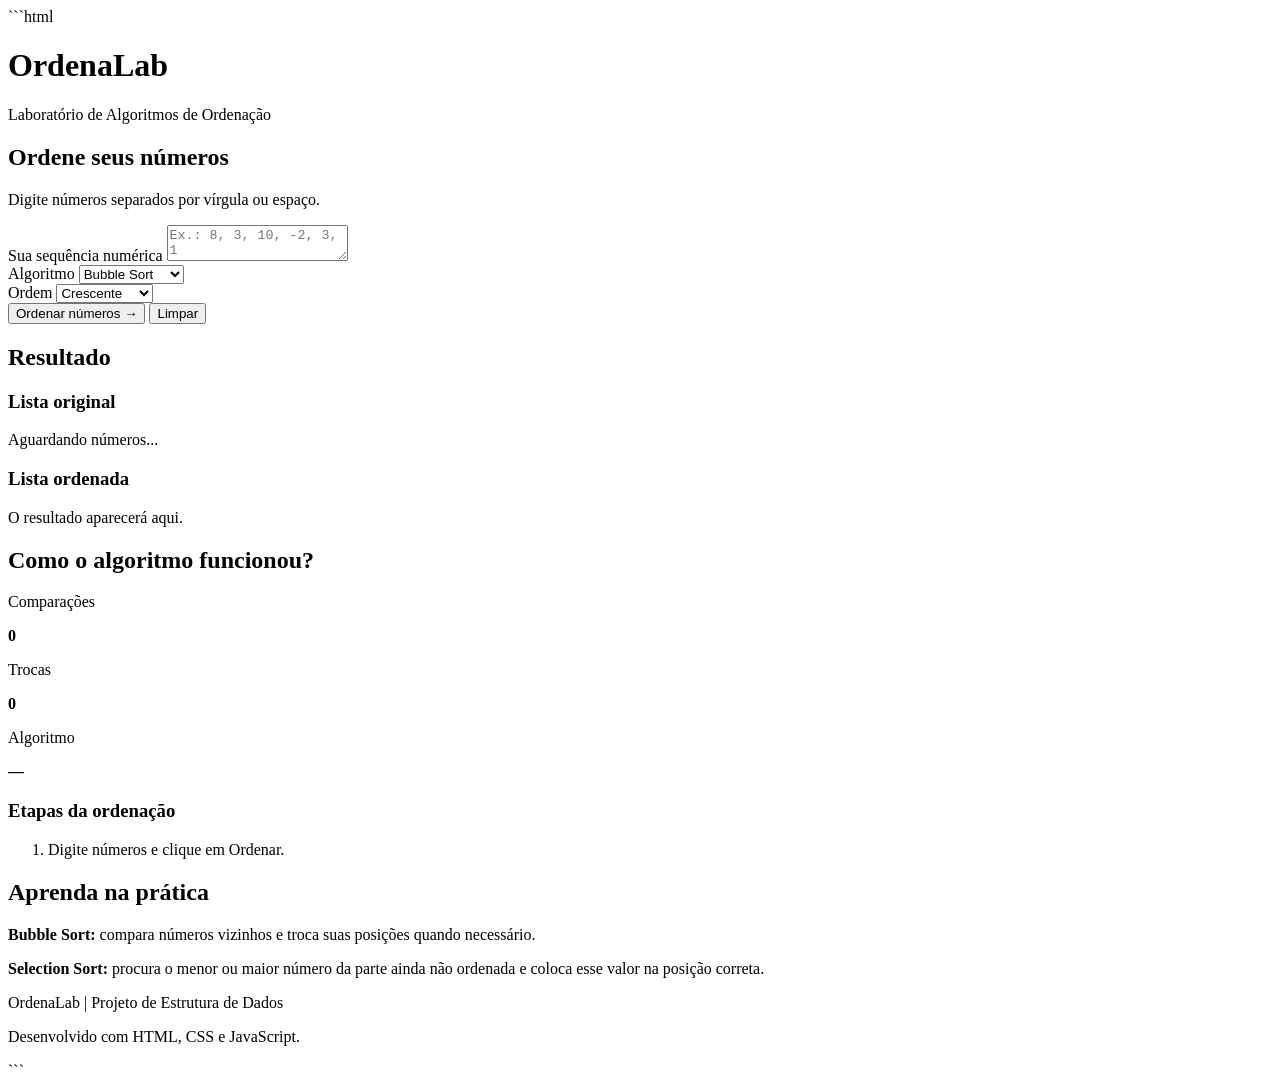
==== index.html @ 241081a4 "Add initial HTML structure for OrdenaLab project" ====
```html
<!DOCTYPE html>
<html lang="pt-BR">
<head>
    <meta charset="UTF-8">
    <meta name="viewport" content="width=device-width, initial-scale=1.0">
    <title>OrdenaLab - Ordenação de Números</title>
    <link rel="stylesheet" href="style.css">
    <script src="script.js" defer></script>
</head>
<body>
    <header>
        <h1>Ordena<span>Lab</span></h1>
        <p>Laboratório de Algoritmos de Ordenação</p>
    </header>

    <main>
        <section class="painel">
            <h2>Ordene seus números</h2>
            <p>Digite números separados por vírgula ou espaço.</p>

            <label for="numeros">Sua sequência numérica</label>
            <textarea id="numeros" placeholder="Ex.: 8, 3, 10, -2, 3, 1"></textarea>

            <div class="campos">
                <div>
                    <label for="algoritmo">Algoritmo</label>
                    <select id="algoritmo">
                        <option value="bubble">Bubble Sort</option>
                        <option value="selection">Selection Sort</option>
                    </select>
                </div>

                <div>
                    <label for="ordem">Ordem</label>
                    <select id="ordem">
                        <option value="asc">Crescente</option>
                        <option value="desc">Decrescente</option>
                    </select>
                </div>
            </div>

            <div class="botoes">
                <button id="ordenar">Ordenar números →</button>
                <button id="limpar" class="secundario">Limpar</button>
            </div>

            <p id="mensagem" role="status"></p>
        </section>

        <section>
            <h2>Resultado</h2>
            <div class="resultados">
                <article class="cartao">
                    <h3>Lista original</h3>
                    <div id="original" class="numeros">Aguardando números...</div>
                </article>

                <article class="cartao destaque">
                    <h3>Lista ordenada</h3>
                    <div id="resultado" class="numeros">O resultado aparecerá aqui.</div>
                </article>
            </div>
        </section>

        <section>
            <h2>Como o algoritmo funcionou?</h2>
            <div class="estatisticas">
                <div class="cartao">
                    <p>Comparações</p>
                    <strong id="comparacoes">0</strong>
                </div>
                <div class="cartao">
                    <p>Trocas</p>
                    <strong id="trocas">0</strong>
                </div>
                <div class="cartao">
                    <p>Algoritmo</p>
                    <strong id="nome-algoritmo">—</strong>
                </div>
            </div>

            <article class="cartao etapas">
                <h3>Etapas da ordenação</h3>
                <ol id="etapas">
                    <li>Digite números e clique em Ordenar.</li>
                </ol>
            </article>
        </section>

        <section class="explicacao">
            <h2>Aprenda na prática</h2>
            <p><strong>Bubble Sort:</strong> compara números vizinhos e troca suas posições quando necessário.</p>
            <p><strong>Selection Sort:</strong> procura o menor ou maior número da parte ainda não ordenada e coloca esse valor na posição correta.</p>
        </section>
    </main>

    <footer>
        <p>OrdenaLab | Projeto de Estrutura de Dados</p>
        <p>Desenvolvido com HTML, CSS e JavaScript.</p>
    </footer>
</body>
</html>
```
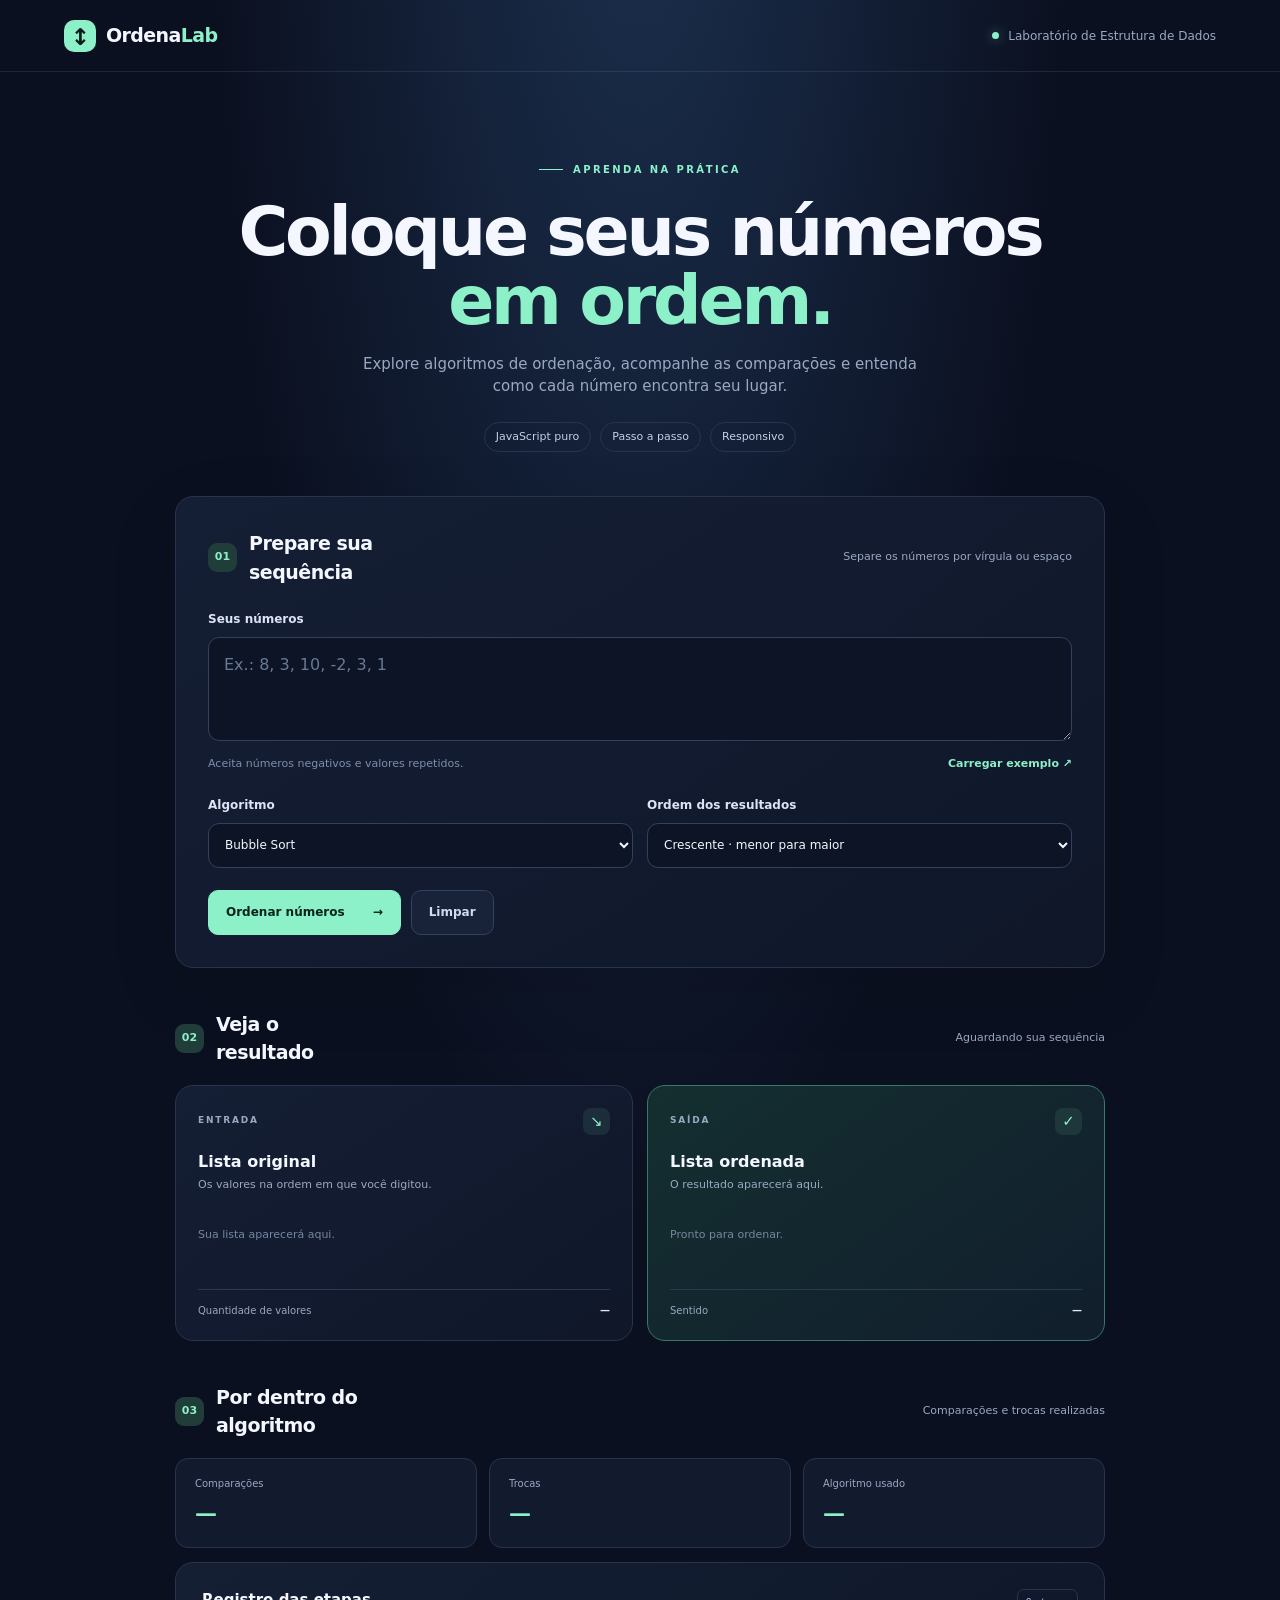
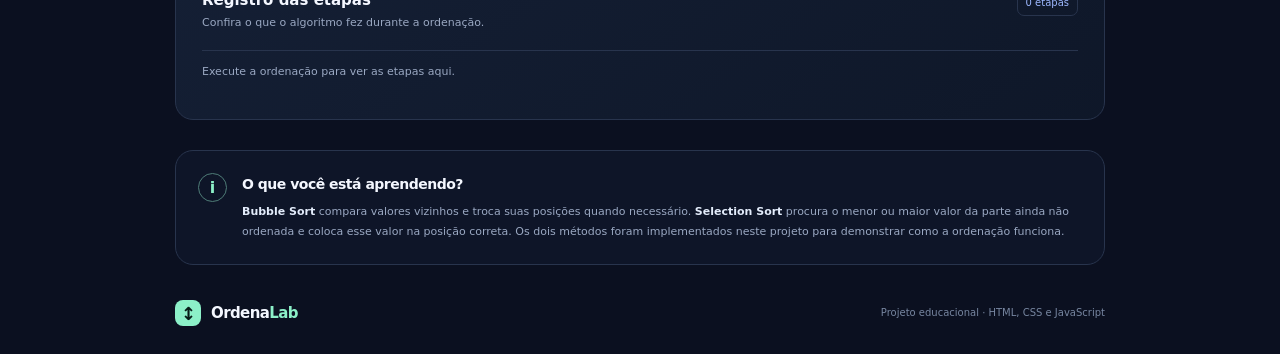
==== commit e0ef737a: "Add files via upload" ====
--- a/index.html
+++ b/index.html
@@ -1,104 +1,133 @@
-```html
 <!DOCTYPE html>
 <html lang="pt-BR">
 <head>
-    <meta charset="UTF-8">
-    <meta name="viewport" content="width=device-width, initial-scale=1.0">
-    <title>OrdenaLab - Ordenação de Números</title>
-    <link rel="stylesheet" href="style.css">
-    <script src="script.js" defer></script>
+  <meta charset="UTF-8">
+  <meta name="viewport" content="width=device-width, initial-scale=1.0">
+  <meta name="description" content="Laboratório interativo para aprender algoritmos de ordenação.">
+  <title>OrdenaLab | Laboratório de Ordenação</title>
+  <link rel="stylesheet" href="style.css">
+  <script src="script.js" defer></script>
 </head>
 <body>
-    <header>
-        <h1>Ordena<span>Lab</span></h1>
-        <p>Laboratório de Algoritmos de Ordenação</p>
-    </header>
+  <header class="topbar">
+    <a class="brand" href="#" aria-label="OrdenaLab - início">
+      <span class="brand-icon">↕</span>
+      <span>Ordena<span class="brand-accent">Lab</span></span>
+    </a>
+    <span class="top-label"><span class="status-dot"></span> Laboratório de Estrutura de Dados</span>
+  </header>
 
-    <main>
-        <section class="painel">
-            <h2>Ordene seus números</h2>
-            <p>Digite números separados por vírgula ou espaço.</p>
+  <main class="page">
+    <section class="hero">
+      <div class="eyebrow"><span class="eyebrow-line"></span> APRENDA NA PRÁTICA</div>
+      <h1>Coloque seus números<br><span>em ordem.</span></h1>
+      <p class="hero-copy">Explore algoritmos de ordenação, acompanhe as comparações e entenda como cada número encontra seu lugar.</p>
+      <div class="hero-tags">
+        <span>JavaScript puro</span><span>Passo a passo</span><span>Responsivo</span>
+      </div>
+    </section>
 
-            <label for="numeros">Sua sequência numérica</label>
-            <textarea id="numeros" placeholder="Ex.: 8, 3, 10, -2, 3, 1"></textarea>
+    <section class="workspace" aria-labelledby="input-title">
+      <div class="section-heading">
+        <div>
+          <span class="step-number">01</span>
+          <h2 id="input-title">Prepare sua sequência</h2>
+        </div>
+        <span class="small-note">Separe os números por vírgula ou espaço</span>
+      </div>
 
-            <div class="campos">
-                <div>
-                    <label for="algoritmo">Algoritmo</label>
-                    <select id="algoritmo">
-                        <option value="bubble">Bubble Sort</option>
-                        <option value="selection">Selection Sort</option>
-                    </select>
-                </div>
+      <form id="sort-form" novalidate>
+        <label for="numbers">Seus números</label>
+        <textarea id="numbers" name="numbers" rows="3" placeholder="Ex.: 8, 3, 10, -2, 3, 1" spellcheck="false"></textarea>
+        <div class="input-foot">
+          <span class="hint">Aceita números negativos e valores repetidos.</span>
+          <button type="button" class="text-button" id="example-button">Carregar exemplo ↗</button>
+        </div>
 
-                <div>
-                    <label for="ordem">Ordem</label>
-                    <select id="ordem">
-                        <option value="asc">Crescente</option>
-                        <option value="desc">Decrescente</option>
-                    </select>
-                </div>
-            </div>
+        <div class="options-grid">
+          <div class="field">
+            <label for="algorithm">Algoritmo</label>
+            <select id="algorithm" name="algorithm">
+              <option value="bubble">Bubble Sort</option>
+              <option value="selection">Selection Sort</option>
+            </select>
+          </div>
+          <div class="field">
+            <label for="order">Ordem dos resultados</label>
+            <select id="order" name="order">
+              <option value="asc">Crescente · menor para maior</option>
+              <option value="desc">Decrescente · maior para menor</option>
+            </select>
+          </div>
+        </div>
+        <div class="form-actions">
+          <button class="primary-button" type="submit"><span>Ordenar números</span><span aria-hidden="true">→</span></button>
+          <button class="secondary-button" type="button" id="clear-button">Limpar</button>
+        </div>
+        <p id="message" class="message" role="status" aria-live="polite"></p>
+      </form>
+    </section>
 
-            <div class="botoes">
-                <button id="ordenar">Ordenar números →</button>
-                <button id="limpar" class="secundario">Limpar</button>
-            </div>
+    <section class="results-section" aria-labelledby="results-title">
+      <div class="section-heading">
+        <div>
+          <span class="step-number">02</span>
+          <h2 id="results-title">Veja o resultado</h2>
+        </div>
+        <span class="small-note" id="result-status">Aguardando sua sequência</span>
+      </div>
 
-            <p id="mensagem" role="status"></p>
-        </section>
+      <div class="results-grid">
+        <article class="result-card">
+          <div class="card-top"><span class="card-label">ENTRADA</span><span class="card-symbol">↘</span></div>
+          <h3>Lista original</h3>
+          <p class="card-description">Os valores na ordem em que você digitou.</p>
+          <div id="original-list" class="number-list empty-list">Sua lista aparecerá aqui.</div>
+          <div class="card-footer"><span>Quantidade de valores</span><strong id="item-count">—</strong></div>
+        </article>
+        <article class="result-card result-card-highlight">
+          <div class="card-top"><span class="card-label">SAÍDA</span><span class="card-symbol">✓</span></div>
+          <h3>Lista ordenada</h3>
+          <p class="card-description" id="sorted-description">O resultado aparecerá aqui.</p>
+          <div id="sorted-list" class="number-list empty-list">Pronto para ordenar.</div>
+          <div class="card-footer"><span>Sentido</span><strong id="order-label">—</strong></div>
+        </article>
+      </div>
+    </section>
 
-        <section>
-            <h2>Resultado</h2>
-            <div class="resultados">
-                <article class="cartao">
-                    <h3>Lista original</h3>
-                    <div id="original" class="numeros">Aguardando números...</div>
-                </article>
+    <section class="steps-section" aria-labelledby="steps-title">
+      <div class="section-heading">
+        <div>
+          <span class="step-number">03</span>
+          <h2 id="steps-title">Por dentro do algoritmo</h2>
+        </div>
+        <span class="small-note">Comparações e trocas realizadas</span>
+      </div>
+      <div class="stats-grid">
+        <div class="stat-card"><span>Comparações</span><strong id="comparisons">—</strong></div>
+        <div class="stat-card"><span>Trocas</span><strong id="swaps">—</strong></div>
+        <div class="stat-card"><span>Algoritmo usado</span><strong id="algorithm-used">—</strong></div>
+      </div>
+      <div class="trace-card">
+        <div class="trace-header">
+          <div><h3>Registro das etapas</h3><p>Confira o que o algoritmo fez durante a ordenação.</p></div>
+          <span id="step-count" class="step-count">0 etapas</span>
+        </div>
+        <ol id="trace-list" class="trace-list">
+          <li class="trace-empty">Execute a ordenação para ver as etapas aqui.</li>
+        </ol>
+        <button type="button" id="show-more" class="secondary-button show-more" hidden>Mostrar todas as etapas</button>
+      </div>
+    </section>
 
-                <article class="cartao destaque">
-                    <h3>Lista ordenada</h3>
-                    <div id="resultado" class="numeros">O resultado aparecerá aqui.</div>
-                </article>
-            </div>
-        </section>
-
-        <section>
-            <h2>Como o algoritmo funcionou?</h2>
-            <div class="estatisticas">
-                <div class="cartao">
-                    <p>Comparações</p>
-                    <strong id="comparacoes">0</strong>
-                </div>
-                <div class="cartao">
-                    <p>Trocas</p>
-                    <strong id="trocas">0</strong>
-                </div>
-                <div class="cartao">
-                    <p>Algoritmo</p>
-                    <strong id="nome-algoritmo">—</strong>
-                </div>
-            </div>
-
-            <article class="cartao etapas">
-                <h3>Etapas da ordenação</h3>
-                <ol id="etapas">
-                    <li>Digite números e clique em Ordenar.</li>
-                </ol>
-            </article>
-        </section>
-
-        <section class="explicacao">
-            <h2>Aprenda na prática</h2>
-            <p><strong>Bubble Sort:</strong> compara números vizinhos e troca suas posições quando necessário.</p>
-            <p><strong>Selection Sort:</strong> procura o menor ou maior número da parte ainda não ordenada e coloca esse valor na posição correta.</p>
-        </section>
-    </main>
-
+    <section class="about">
+      <div class="about-mark">i</div>
+      <div><h2>O que você está aprendendo?</h2><p><strong>Bubble Sort</strong> compara valores vizinhos e troca suas posições quando necessário. <strong>Selection Sort</strong> procura o menor ou maior valor da parte ainda não ordenada e coloca esse valor na posição correta. Os dois métodos foram implementados neste projeto para demonstrar como a ordenação funciona.</p></div>
+    </section>
     <footer>
-        <p>OrdenaLab | Projeto de Estrutura de Dados</p>
-        <p>Desenvolvido com HTML, CSS e JavaScript.</p>
+      <a class="brand footer-brand" href="#"><span class="brand-icon">↕</span><span>Ordena<span class="brand-accent">Lab</span></span></a>
+      <span>Projeto educacional · HTML, CSS e JavaScript</span>
     </footer>
+  </main>
 </body>
 </html>
-```
--- a/style.css
+++ b/style.css
@@ -0,0 +1,134 @@
+:root {
+  --bg: #0b1020;
+  --panel: #121a2e;
+  --panel-2: #17223a;
+  --line: #28344d;
+  --text: #f4f7ff;
+  --muted: #9aa8c2;
+  --accent: #8cf0c8;
+  --accent-dark: #173e39;
+  --blue: #9db8ff;
+  --danger: #ff9eab;
+}
+* { box-sizing: border-box; }
+html { scroll-behavior: smooth; }
+body {
+  margin: 0;
+  background: radial-gradient(ellipse at 50% -15%, #1c3150 0%, var(--bg) 48%);
+  color: var(--text);
+  font-family: Inter, ui-sans-serif, system-ui, -apple-system, BlinkMacSystemFont, "Segoe UI", sans-serif;
+  line-height: 1.5;
+}
+button, textarea, select { font: inherit; }
+button { cursor: pointer; }
+.topbar {
+  min-height: 72px; padding: 0 clamp(20px, 5vw, 76px);
+  display: flex; align-items: center; justify-content: space-between;
+  border-bottom: 1px solid rgba(157,184,255,.12);
+}
+.brand { display: inline-flex; align-items: center; gap: 10px; color: var(--text); font-size: 19px; font-weight: 800; letter-spacing: -.6px; text-decoration: none; }
+.brand-icon { display: grid; place-items: center; width: 32px; height: 32px; border-radius: 10px; color: #071b17; background: var(--accent); font-size: 23px; }
+.brand-accent { color: var(--accent); }
+.top-label { display: flex; align-items: center; gap: 9px; color: var(--muted); font-size: 12px; }
+.status-dot { width: 7px; height: 7px; border-radius: 50%; background: var(--accent); box-shadow: 0 0 12px #8cf0c877; }
+.page { width: min(100% - 40px, 930px); margin: 0 auto; }
+.hero { padding: clamp(54px, 9vw, 90px) 0 44px; text-align: center; }
+.eyebrow { display: flex; align-items: center; justify-content: center; gap: 10px; color: var(--accent); font-size: 10px; font-weight: 800; letter-spacing: 2.4px; }
+.eyebrow-line { width: 24px; height: 1px; background: var(--accent); }
+h1 { margin: 20px 0 17px; font-size: clamp(42px, 7vw, 68px); line-height: 1.02; letter-spacing: -3.2px; font-weight: 850; }
+h1 span { color: var(--accent); }
+.hero-copy { max-width: 590px; margin: 0 auto; color: var(--muted); font-size: 15px; }
+.hero-tags { display: flex; justify-content: center; flex-wrap: wrap; gap: 9px; margin-top: 24px; }
+.hero-tags span { padding: 6px 11px; border: 1px solid var(--line); border-radius: 999px; color: #c5d0e4; font-size: 11px; }
+.workspace, .result-card, .trace-card, .about { border: 1px solid var(--line); border-radius: 18px; background: linear-gradient(145deg, rgba(21,31,53,.97), rgba(15,23,41,.97)); }
+.workspace { padding: clamp(20px, 4vw, 32px); box-shadow: 0 22px 70px #0000001c; }
+.section-heading { display: flex; align-items: center; justify-content: space-between; gap: 14px; margin: 42px 0 18px; }
+.workspace .section-heading { margin: 0 0 24px; }
+.section-heading > div { display: flex; align-items: center; gap: 12px; }
+.step-number { display: grid; place-items: center; flex: 0 0 29px; height: 29px; border-radius: 9px; background: #213d3a; color: var(--accent); font-size: 11px; font-weight: 800; }
+h2 { margin: 0; font-size: 19px; letter-spacing: -.5px; }
+.small-note { color: var(--muted); font-size: 11px; text-align: right; }
+label { display: block; margin-bottom: 9px; color: #dbe4f5; font-size: 12px; font-weight: 700; }
+textarea, select { width: 100%; border: 1px solid #34415d; border-radius: 11px; outline: none; color: var(--text); background: #0c1426; transition: border-color .18s, box-shadow .18s; }
+textarea { min-height: 94px; padding: 15px; resize: vertical; }
+textarea::placeholder { color: #687994; }
+textarea:focus, select:focus { border-color: var(--accent); box-shadow: 0 0 0 3px #8cf0c81c; }
+.input-foot { display: flex; justify-content: space-between; align-items: center; gap: 12px; margin-top: 8px; }
+.hint { color: #7f8eaa; font-size: 11px; }
+.text-button { padding: 0; border: 0; color: var(--accent); background: none; font-size: 11px; font-weight: 700; }
+.options-grid { display: grid; grid-template-columns: 1fr 1fr; gap: 14px; margin-top: 23px; }
+select { min-height: 45px; padding: 0 12px; font-size: 12px; }
+.form-actions { display: flex; gap: 10px; margin-top: 22px; }
+.primary-button, .secondary-button { min-height: 45px; padding: 0 17px; border-radius: 10px; font-size: 12px; font-weight: 800; transition: transform .15s, opacity .15s, background .15s; }
+.primary-button { display: inline-flex; align-items: center; justify-content: space-between; gap: 28px; min-width: 190px; border: 1px solid var(--accent); color: #08231c; background: var(--accent); }
+.primary-button:hover { background: #a8f8d9; transform: translateY(-1px); }
+.secondary-button { border: 1px solid #34415d; color: #d1dbef; background: #18233a; }
+.secondary-button:hover { background: #22304a; }
+.message { min-height: 0; margin: 0; color: var(--danger); font-size: 12px; }
+.message:not(:empty) { margin-top: 14px; }
+.results-section { margin-top: 40px; }
+.results-section .section-heading, .steps-section .section-heading { margin-top: 42px; }
+.results-grid { display: grid; grid-template-columns: 1fr 1fr; gap: 14px; }
+.result-card { min-width: 0; padding: 22px; }
+.result-card-highlight { border-color: #39776b; background: linear-gradient(145deg, #142f30, #111e2d); }
+.card-top { display: flex; align-items: center; justify-content: space-between; }
+.card-label { color: var(--muted); font-size: 9px; font-weight: 800; letter-spacing: 1.8px; }
+.card-symbol { display: grid; place-items: center; width: 27px; height: 27px; border-radius: 8px; color: var(--accent); background: #8cf0c817; font-size: 15px; }
+.result-card h3 { margin: 15px 0 3px; font-size: 16px; }
+.card-description { min-height: 34px; margin: 0; color: var(--muted); font-size: 11px; }
+.number-list { display: flex; align-content: flex-start; flex-wrap: wrap; gap: 7px; min-height: 78px; padding: 16px 0; }
+.number-chip { display: grid; place-items: center; min-width: 36px; min-height: 34px; padding: 0 9px; border: 1px solid #3b4a66; border-radius: 8px; color: #e6edfa; background: #202c44; font-size: 12px; font-weight: 750; overflow-wrap: anywhere; }
+.result-card-highlight .number-chip { border-color: #39776b; color: var(--accent); background: #173c38; }
+.empty-list { align-items: center; color: #7786a0; font-size: 11px; }
+.card-footer { display: flex; justify-content: space-between; gap: 10px; padding-top: 13px; border-top: 1px solid #2b3851; color: var(--muted); font-size: 10px; }
+.card-footer strong { color: #dce6f7; font-size: 10px; }
+.stats-grid { display: grid; grid-template-columns: repeat(3, 1fr); gap: 12px; margin-bottom: 14px; }
+.stat-card { padding: 17px 19px; border: 1px solid var(--line); border-radius: 13px; background: #121a2e; }
+.stat-card span { display: block; color: var(--muted); font-size: 10px; }
+.stat-card strong { display: block; margin-top: 6px; color: var(--accent); font-size: 22px; letter-spacing: -.7px; }
+.trace-card { padding: clamp(18px, 4vw, 26px); }
+.trace-header { display: flex; justify-content: space-between; align-items: flex-start; gap: 12px; padding-bottom: 18px; border-bottom: 1px solid var(--line); }
+.trace-header h3 { margin: 0; font-size: 15px; }
+.trace-header p { margin: 4px 0 0; color: var(--muted); font-size: 11px; }
+.step-count { flex: 0 0 auto; padding: 5px 8px; border: 1px solid var(--line); border-radius: 7px; color: var(--blue); font-size: 10px; }
+.trace-list { display: grid; gap: 0; margin: 0; padding: 0; list-style: none; }
+.trace-list li { display: grid; grid-template-columns: 32px 1fr; gap: 12px; padding: 13px 0; border-bottom: 1px solid #263149; color: #cbd6e9; font-size: 11px; }
+.trace-list li:last-child { border-bottom: 0; }
+.trace-index { display: grid; place-items: center; width: 25px; height: 25px; border-radius: 8px; color: var(--blue); background: #9db8ff16; font-size: 10px; font-weight: 800; }
+.trace-detail { padding-top: 2px; }
+.trace-detail strong { color: var(--text); }
+.trace-detail .swap-label { color: var(--accent); font-weight: 700; }
+.trace-empty { display: block !important; color: var(--muted) !important; }
+.show-more { margin-top: 12px; }
+.about { display: flex; gap: 15px; margin-top: 30px; padding: 22px; background: #121a2e99; }
+.about-mark { display: grid; place-items: center; flex: 0 0 29px; height: 29px; border: 1px solid #4e7c77; border-radius: 50%; color: var(--accent); font-weight: 800; }
+.about h2 { margin: 1px 0 7px; font-size: 14px; }
+.about p { margin: 0; color: var(--muted); font-size: 11px; line-height: 1.8; }
+.about strong { color: #e3ecfb; }
+footer { display: flex; justify-content: space-between; align-items: center; gap: 16px; padding: 35px 0 28px; color: #7786a0; font-size: 10px; }
+.footer-brand { font-size: 15px; }
+.footer-brand .brand-icon { width: 26px; height: 26px; border-radius: 8px; font-size: 18px; }
+@media (max-width: 650px) {
+  .topbar { min-height: 62px; padding: 0 20px; }
+  .top-label { max-width: 145px; font-size: 10px; }
+  .page { width: min(100% - 28px, 930px); }
+  h1 { letter-spacing: -2px; }
+  .hero { padding-top: 56px; }
+  .section-heading { align-items: flex-start; }
+  .section-heading > div { align-items: flex-start; }
+  .section-heading h2 { font-size: 16px; padding-top: 3px; }
+  .small-note { max-width: 125px; line-height: 1.5; }
+  .options-grid, .results-grid { grid-template-columns: 1fr; }
+  .result-card { padding: 19px; }
+  .card-description { min-height: 0; }
+  .number-list { min-height: 65px; }
+  .stats-grid { gap: 8px; }
+  .stat-card { padding: 13px 10px; }
+  .stat-card span { min-height: 28px; font-size: 9px; }
+  .stat-card strong { font-size: 18px; overflow-wrap: anywhere; }
+  .form-actions { flex-wrap: wrap; }
+  .primary-button { flex: 1; }
+  .input-foot { align-items: flex-start; }
+  .hint { max-width: 65%; line-height: 1.5; }
+  footer { align-items: flex-start; flex-direction: column; }
+}
